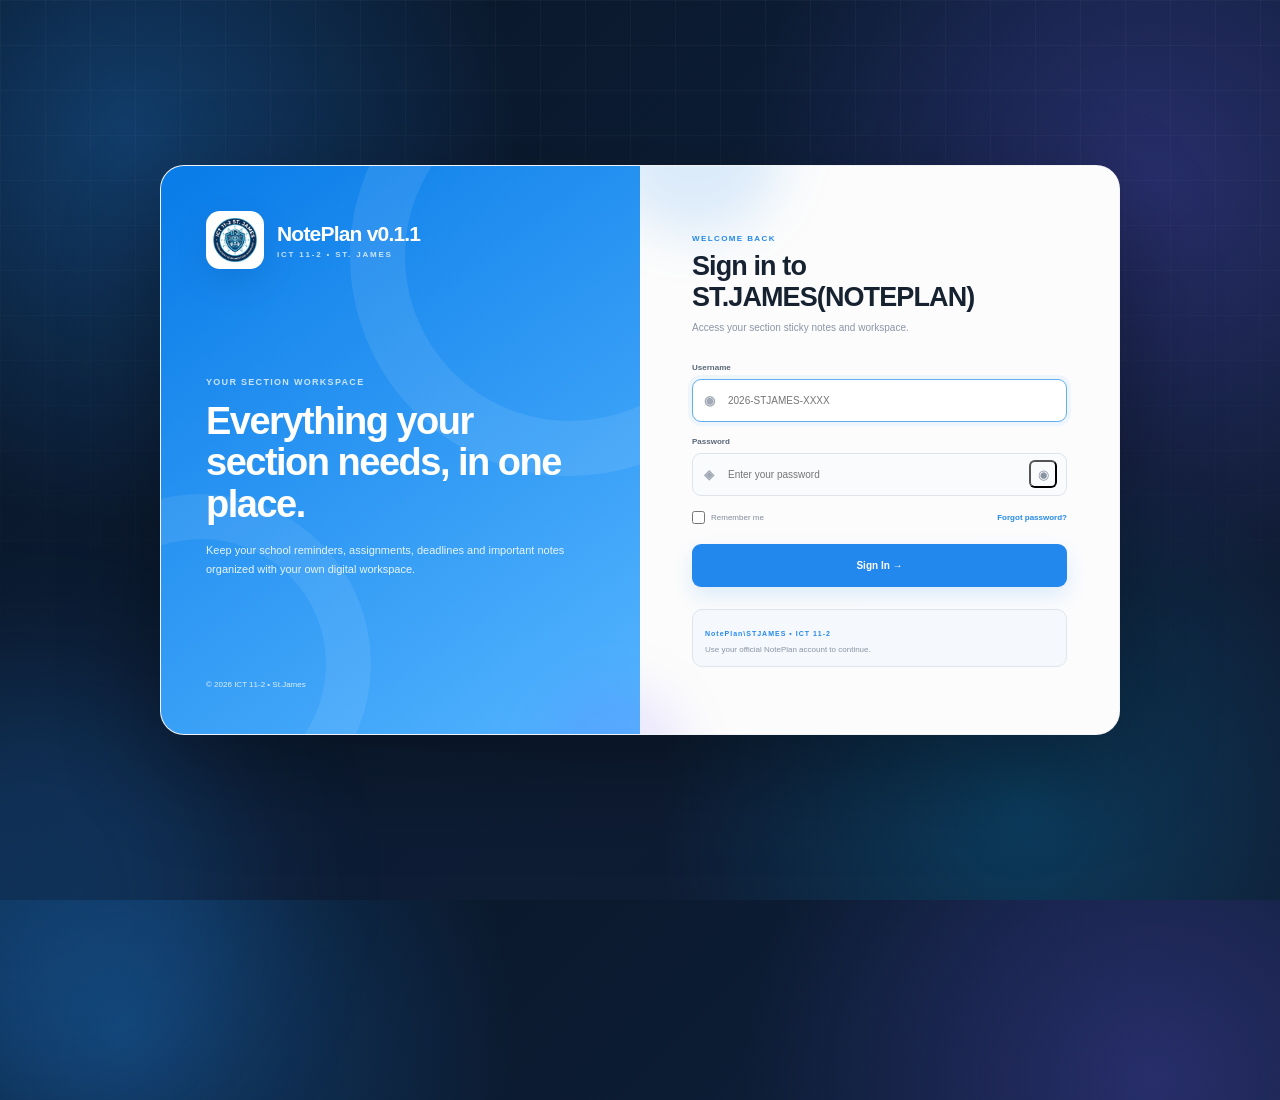
==== index.html @ 4719169f "Add files via upload" ====
<!DOCTYPE html>
<html lang="en">
<head>
    <meta charset="UTF-8">
    <meta name="viewport" content="width=device-width, initial-scale=1.0">

    <title>ICT11-2</title>

    <link rel="stylesheet" href="static/style.css">
</head>

<body>

<div class="app">

    <!-- SIDEBAR -->
    <aside class="sidebar">

        <div class="brand">
            <img
    src="/images/11ict.png"
    class="brand-image"
    alt="ICT 11-2">

            <div>
                <h1>ICT11-2<span> NotePlan</span></h1>
                <p>STICKY NOTES</p>
            </div>
        </div>

        <div class="sidebar-label">
            Workspace
        </div>

        <nav class="navigation">

            <button class="nav-link active" data-status="all">
                <span>▦</span>
                Dashboard
                <b id="dashboardCount">0</b>
            </button>

            <button class="nav-link" data-status="important">
                <span>★</span>
                Important
                <b id="importantCount">0</b>
            </button>

            <button class="nav-link" data-status="completed">
                <span>✓</span>
                Completed
            </button>

            <button class="nav-link" data-status="active">
                <span>▤</span>
                Active Notes
            </button>

        </nav>

        <div class="sidebar-label">
            Subjects
        </div>

        <div class="subjects">

            <button
                class="subject-link selected"
                data-subject="all">
                <i class="dot all-dot"></i>
                All Subjects
            </button>

            <button
                class="subject-link"
                data-subject="ICT 11-2">
                <i class="dot blue"></i>
                ICT 11-2
            </button>

            <button
                class="subject-link"
                data-subject="Mathematics">
                <i class="dot purple"></i>
                Mathematics
            </button>

            <button
                class="subject-link"
                data-subject="General Science">
                <i class="dot green"></i>
                General Science
            </button>

            <button
                class="subject-link"
                data-subject="Communication">
                <i class="dot orange"></i>
                Communication
            </button>

            <button
                class="subject-link"
                data-subject="Life & Career Skills">
                <i class="dot pink"></i>
                Life & Career Skills
            </button>

        </div>

        <div class="sidebar-spacer"></div>

<div class="sidebar-profile">
    <div class="avatar" id="sidebarAvatar">
        --
    </div>
    <div>
        <strong id="sidebarProfileName">Loading...</strong>
        <small id="sidebarProfileInfo">ICT 11-2 • ST. JAMES</small>
    </div>
    <i class="online"></i>
</div>

    </aside>

    <!-- MAIN -->
    <main class="main">

        <header class="topbar">

            <div class="mobile-brand">
                <div class="brand-logo">S</div>
                <strong>NotePlan v1</strong>
            </div>

            <div class="search">

                <span>⌕</span>

                <input
                    id="searchInput"
                    type="search"
                    placeholder="Search notes, subjects, tags..."
                >

                <kbd>CTRL K</kbd>

            </div>

            <div class="top-actions">

                <button class="icon-btn">
                    ♢
                </button>

<button
    id="logoutBtn"
    class="profile-btn"
    title="Logout">

<span class="avatar small" id="topAvatar">
    --
</span>

<span id="profileName">
    Loading...
</span>

<button
    type="button"
    id="logoutBtn"
    class="logout-btn"
    title="Logout">
    ↪
</button>

            </div>

        </header>

        <div class="content">

            <!-- WELCOME -->
            <section class="welcome">

                <div>

<span class="eyebrow" id="welcomeSection">
    ICT 11-2 • ST. JAMES
</span>

<h2 id="welcomeMessage">
    Good Morning, Student 👋
</h2>

                    <p>
                        Your section notes, reminders and deadlines - all in one place.
                    </p>

                </div>

                <button
                    id="newNoteBtn"
                    class="primary-btn">
                    ＋ New Note
                </button>

            </section>

            <!-- STATISTICS -->
            <section class="stats">

                <div class="stat">

                    <span class="stat-icon blue-bg">
                        ▤
                    </span>

                    <div>
                        <b id="totalStat">0</b>
                        <small>Total Notes</small>
                    </div>

                </div>

                <div class="stat">

                    <span class="stat-icon yellow-bg">
                        ★
                    </span>

                    <div>
                        <b id="importantStat">0</b>
                        <small>Important</small>
                    </div>

                </div>

                <div class="stat">

                    <span class="stat-icon green-bg">
                        ✓
                    </span>

                    <div>
                        <b id="completedStat">0</b>
                        <small>Completed</small>
                    </div>

                </div>

                <div class="stat">

                    <span class="stat-icon purple-bg">
                        ☷
                    </span>

                    <div>
                        <b id="subjectsStat">0</b>
                        <small>Subjects</small>
                    </div>

                </div>

            </section>

            <!-- NOTES HEADER -->
            <section class="notes-toolbar">

                <div>
                    <h3>
                        Section Notes
                    </h3>

                    <span id="resultCount">
                        0 notes
                    </span>
                </div>

                <div class="filters">

                    <button
                        class="filter active"
                        data-status="all">
                        All
                    </button>

                    <button
                        class="filter"
                        data-status="important">
                        Important
                    </button>

                    <button
                        class="filter"
                        data-status="active">
                        Active
                    </button>

                    <button
                        class="filter"
                        data-status="completed">
                        Completed
                    </button>

                </div>

            </section>

            <!-- NOTES -->
            <section
                id="notesGrid"
                class="notes-grid">
            </section>

            <div
                id="emptyState"
                class="empty hidden">

                <div>
                    📝
                </div>

                <h3>
                    No notes found
                </h3>

                <p>
                    Create a new sticky note or change your search/filter.
                </p>

            </div>

        </div>

    </main>

    <!-- RIGHT SIDEBAR -->
    <aside class="right-sidebar">

        <div class="right-heading">

            <h3>
                Upcoming
            </h3>

            <span>
                Live
            </span>

        </div>

        <div class="calendar">

            <div class="calendar-head">

                <button>
                    ‹
                </button>

                <b>
                    August 2026
                </b>

                <button>
                    ›
                </button>

            </div>

            <div class="week">
                <span>MON</span>
                <span>TUE</span>
                <span>WED</span>
                <span>THU</span>
                <span>FRI</span>
                <span>SAT</span>
                <span>SUN</span>
            </div>

            <div class="days">

                <i></i>
                <i></i>
                <i></i>
                <i></i>
                <i></i>
                <i>1</i>
                <i>2</i>

                <i>3</i>
                <i>4</i>
                <i>5</i>
                <i>6</i>
                <i>7</i>
                <i>8</i>
                <i class="today">9</i>

                <i>10</i>
                <i>11</i>
                <i class="event">12</i>
                <i>13</i>
                <i>14</i>
                <i>15</i>
                <i>16</i>

                <i>17</i>
                <i>18</i>
                <i>19</i>
                <i>20</i>
                <i>21</i>
                <i>22</i>
                <i>23</i>

                <i>24</i>
                <i>25</i>
                <i>26</i>
                <i>27</i>
                <i>28</i>
                <i>29</i>
                <i>30</i>

                <i>31</i>

            </div>

        </div>

        <div class="right-section">

            <div class="section-heading">

                <h3>
                    Deadlines
                </h3>

                <b id="deadlineCount">
                    0
                </b>

            </div>

            <div id="deadlines">
            </div>

        </div>

        <div class="quick-tip">

            <span>
                ✦
            </span>

            <div>

                <b>
                    Real-time workspace
                </b>

                <p>
                    Notes are saved to your Python + SQLite backend automatically.
                </p>

            </div>

        </div>

    </aside>

</div>


<!-- NOTE MODAL -->
<div
    id="noteModal"
    class="modal hidden">

    <div class="modal-card">

        <div class="modal-head">

            <div>

                <span id="modalEyebrow">
                    NEW NOTE
                </span>

                <h2 id="modalTitle">
                    Create sticky note
                </h2>

            </div>

            <button
                id="closeModal"
                class="close">
                ×
            </button>

        </div>

        <form id="noteForm">

            <input
                id="noteId"
                type="hidden">

            <label>

                Title

                <input
                    id="title"
                    required
                    maxlength="100"
                    placeholder="e.g. Math Assignment">

            </label>

            <label>

                Content

                <textarea
                    id="content"
                    rows="5"
                    maxlength="1000"
                    placeholder="Write your reminder..."></textarea>

            </label>

            <div class="form-grid">

                <label>

                    Subject

                    <select id="subject">

                        <option>
                            ICT 11-2
                        </option>

                        <option>
                            Mathematics
                        </option>

                        <option>
                            General Science
                        </option>

                        <option>
                            Communication
                        </option>

                        <option>
                            Life & Career Skills
                        </option>

                    </select>

                </label>

                <label>

                    Due date

                    <input
                        id="dueDate"
                        type="datetime-local">

                </label>

            </div>

            <label>

                Color

                <select id="color">

                    <option value="blue">
                        Blue
                    </option>

                    <option value="yellow">
                        Yellow
                    </option>

                    <option value="purple">
                        Purple
                    </option>

                    <option value="green">
                        Green
                    </option>

                    <option value="pink">
                        Pink
                    </option>

                    <option value="orange">
                        Orange
                    </option>

                    <option value="red">
                        Red
                    </option>

                    <option value="cyan">
                        Cyan
                    </option>

                </select>

            </label>

            <div class="form-options">

                <label class="check-option">

                    <input
                        id="important"
                        type="checkbox">

                    Mark important

                </label>

                <label class="check-option">

                    <input
                        id="pinned"
                        type="checkbox">

                    Pin note

                </label>

            </div>

            <div class="modal-actions">

                <button
                    type="button"
                    id="deleteBtn"
                    class="danger hidden">
                    Delete
                </button>

                <div>

                    <button
                        type="button"
                        id="cancelBtn"
                        class="secondary">
                        Cancel
                    </button>

                    <button
                        type="submit"
                        class="primary-btn">
                        Save Note
                    </button>

                </div>

            </div>

        </form>

    </div>

</div>

<div id="toast" class="toast"></div>

<script src="/static/script.js"></script>

</body>
</html>
---- static/style.css ----
:root {
    --bg: #f5f7fb;
    --surface: #ffffff;
    --line: #e4e8ef;
    --text: #182231;
    --muted: #7f8a9a;
    --blue: #2388ed;
    --shadow: 0 7px 24px rgba(26, 40, 65, .055);
}

* {
    box-sizing: border-box;
    margin: 0;
    padding: 0;
}

body {
    min-height: 100vh;
    font-family: Inter, Arial, sans-serif;
    color: var(--text);
    background: var(--bg);
}

button,
input,
textarea,
select {
    font: inherit;
}

button {
    border: 0;
    cursor: pointer;
}

button,
a {
    -webkit-tap-highlight-color: transparent;
}

.hidden {
    display: none !important;
}

.app {
    min-height: 100vh;
    display: grid;
    grid-template-columns: 235px minmax(620px, 1fr) 285px;
}

.sidebar {
    position: sticky;
    top: 0;
    height: 100vh;
    padding: 25px 16px;
    display: flex;
    flex-direction: column;
    background: #fbfcfe;
    border-right: 1px solid var(--line);
}

.brand {
    display: flex;
    align-items: center;
    gap: 10px;
    padding: 0 9px 30px;
}

.brand-image {
    width: 39px;
    height: 39px;
    padding: 4px;
    object-fit: contain;
    border-radius: 11px;
    background: white;
    border: 1px solid var(--line);
    box-shadow: 0 7px 16px #2388ed18;
}

.profile-btn {
    cursor: pointer;
}

.brand-logo {
    width: 39px;
    height: 39px;
    display: grid;
    place-items: center;
    border-radius: 11px;
    color: white;
    background: linear-gradient(135deg, #167ee8, #65b9ff);
    font-weight: 800;
    box-shadow: 0 7px 16px #2388ed25;
}

.brand h1 {
    font-size: 18px;
    letter-spacing: -.7px;
}

.brand h1 span {
    color: var(--blue);
}

.brand p {
    margin-top: 3px;
    color: #a1aab7;
    font-size: 7px;
    font-weight: 800;
    letter-spacing: 1.5px;
}

.sidebar-label {
    margin: 3px 10px 9px;
    color: #a0a9b5;
    font-size: 9px;
    font-weight: 800;
    letter-spacing: 1px;
    text-transform: uppercase;
}

.navigation,
.subjects {
    display: flex;
    flex-direction: column;
    gap: 3px;
    margin-bottom: 26px;
}

.nav-link,
.subject-link {
    width: 100%;
    min-height: 40px;
    padding: 0 11px;
    display: flex;
    align-items: center;
    gap: 11px;
    border-radius: 8px;
    color: #697587;
    background: transparent;
    text-align: left;
    font-size: 10px;
    font-weight: 600;
    transition: .2s;
}

.nav-link:hover,
.subject-link:hover,
.subject-link.selected {
    background: #f0f4f8;
    color: var(--text);
}

.nav-link.active {
    color: var(--blue);
    background: #eaf4ff;
    box-shadow: inset 3px 0 var(--blue);
}

.nav-link b {
    margin-left: auto;
    padding: 3px 6px;
    border-radius: 15px;
    color: #8791a0;
    background: #eef1f5;
    font-size: 8px;
}

.nav-link.active b {
    color: var(--blue);
    background: #d9ecff;
}

.subject-link {
    min-height: 36px;
    font-weight: 500;
}

.dot {
    width: 7px;
    height: 7px;
    flex: 0 0 7px;
    border-radius: 50%;
    background: #b8c0ca;
}

.dot.blue,
.blue {
    background: #4a9ef0;
}

.dot.purple,
.purple {
    background: #8372e2;
}

.dot.green,
.green {
    background: #43b87c;
}

.dot.orange,
.orange {
    background: #ed9950;
}

.dot.pink,
.pink {
    background: #e47ba5;
}

.dot.red,
.red {
    background: #e86c6c;
}

.dot.cyan,
.cyan {
    background: #49b8c4;
}

.sidebar-spacer {
    flex: 1;
}

.sidebar-profile {
    padding: 10px;
    display: flex;
    align-items: center;
    gap: 9px;
    border: 1px solid var(--line);
    border-radius: 10px;
    background: white;
}

.sidebar-profile strong,
.sidebar-profile small {
    display: block;
}

.sidebar-profile strong {
    font-size: 9px;
}

.sidebar-profile small {
    margin-top: 3px;
    color: #9ba4b1;
    font-size: 7px;
}

.avatar {
    width: 32px;
    height: 32px;
    flex: 0 0 32px;
    display: grid;
    place-items: center;
    border-radius: 50%;
    color: white;
    background: linear-gradient(135deg, #7287a5, #34465d);
    font-size: 9px;
    font-weight: 700;
}

.avatar.small {
    width: 29px;
    height: 29px;
    flex-basis: 29px;
}

.online {
    width: 7px;
    height: 7px;
    margin-left: auto;
    border-radius: 50%;
    background: #3bc47b;
}

.main {
    min-width: 0;
}

.topbar {
    height: 68px;
    padding: 0 27px;
    display: flex;
    align-items: center;
    gap: 20px;
    background: #ffffffec;
    border-bottom: 1px solid var(--line);
}

.mobile-brand {
    display: none;
    align-items: center;
    gap: 7px;
}

.mobile-brand .brand-logo {
    width: 31px;
    height: 31px;
}

.mobile-brand strong {
    font-size: 13px;
}

.search {
    max-width: 550px;
    height: 37px;
    flex: 1;
    margin: auto;
    padding: 0 10px;
    display: flex;
    align-items: center;
    gap: 8px;
    border: 1px solid var(--line);
    border-radius: 9px;
    background: #f8fafc;
}

.search > span {
    color: #8e98a7;
    font-size: 19px;
}

.search input {
    width: 100%;
    outline: none;
    border: 0;
    background: transparent;
    color: var(--text);
    font-size: 10px;
}

.search kbd {
    padding: 4px 6px;
    border: 1px solid var(--line);
    border-radius: 5px;
    color: #9aa4b1;
    background: white;
    font-size: 7px;
    white-space: nowrap;
}

.top-actions {
    display: flex;
    align-items: center;
    gap: 8px;
}

.icon-btn,
.profile-btn {
    color: #657182;
    background: transparent;
}

.icon-btn {
    width: 32px;
    height: 32px;
    border-radius: 8px;
    font-size: 18px;
}

.icon-btn:hover,
.profile-btn:hover {
    background: #f1f4f7;
}

.profile-btn {
    padding: 3px 7px 3px 3px;
    display: flex;
    align-items: center;
    gap: 7px;
    border-radius: 8px;
    font-size: 9px;
}

.content {
    max-width: 1150px;
    margin: auto;
    padding: 29px;
}

.welcome {
    margin-bottom: 25px;
    display: flex;
    align-items: flex-end;
    justify-content: space-between;
    gap: 20px;
}

.eyebrow {
    color: var(--blue);
    font-size: 8px;
    font-weight: 800;
    letter-spacing: 1px;
}

.welcome h2 {
    margin-top: 7px;
    font-size: 25px;
    letter-spacing: -.8px;
}

.welcome p {
    margin-top: 6px;
    color: #8994a3;
    font-size: 10px;
}

.primary-btn {
    height: 37px;
    padding: 0 15px;
    border-radius: 8px;
    color: white;
    background: var(--blue);
    box-shadow: 0 7px 16px #2388ed27;
    font-size: 10px;
    font-weight: 700;
    transition: .2s;
}

.primary-btn:hover {
    background: #1479dc;
    transform: translateY(-1px);
}

.stats {
    margin-bottom: 30px;
    display: grid;
    grid-template-columns: repeat(4, 1fr);
    gap: 11px;
}

.stat {
    min-height: 80px;
    padding: 13px;
    display: flex;
    align-items: center;
    gap: 9px;
    border: 1px solid var(--line);
    border-radius: 11px;
    background: white;
    box-shadow: var(--shadow);
}

.stat-icon {
    width: 34px;
    height: 34px;
    flex: 0 0 34px;
    display: grid;
    place-items: center;
    border-radius: 9px;
    font-size: 14px;
}

.blue-bg {
    color: #358bdd;
    background: #e9f4ff;
}

.yellow-bg {
    color: #cf941d;
    background: #fff4d8;
}

.green-bg {
    color: #2ca46a;
    background: #e6f8ee;
}

.purple-bg {
    color: #7564d6;
    background: #eeecff;
}

.stat b,
.stat small {
    display: block;
}

.stat b {
    font-size: 18px;
}

.stat small {
    margin-top: 2px;
    color: #8c96a4;
    font-size: 8px;
}

.notes-toolbar {
    margin-bottom: 13px;
    display: flex;
    align-items: center;
    justify-content: space-between;
    gap: 15px;
}

.notes-toolbar > div:first-child {
    display: flex;
    align-items: center;
    gap: 8px;
}

.notes-toolbar h3 {
    font-size: 14px;
}

.notes-toolbar > div:first-child span {
    padding: 4px 7px;
    border-radius: 15px;
    color: #87919f;
    background: #e9edf2;
    font-size: 7px;
}

.filters {
    padding: 3px;
    display: flex;
    gap: 2px;
    border: 1px solid var(--line);
    border-radius: 8px;
    background: white;
}

.filter {
    padding: 6px 9px;
    border-radius: 5px;
    color: #84909e;
    background: transparent;
    font-size: 8px;
    font-weight: 600;
}

.filter.active {
    color: var(--blue);
    background: #eaf4ff;
}

.notes-grid {
    display: grid;
    grid-template-columns: repeat(3, 1fr);
    gap: 12px;
}

.note-card {
    min-height: 225px;
    padding: 16px;
    position: relative;
    overflow: hidden;
    display: flex;
    flex-direction: column;
    border: 1px solid var(--line);
    border-radius: 12px;
    background: white;
    box-shadow: var(--shadow);
    transition: .2s;
}

.note-card:hover {
    transform: translateY(-3px);
    box-shadow: 0 14px 30px #1a284115;
}

.note-card::before {
    content: "";
    position: absolute;
    top: 0;
    left: 0;
    width: 100%;
    height: 3px;
    background: #4a9ef0;
}

.yellow-note::before {
    background: #e6b342;
}

.purple-note::before {
    background: #8372e2;
}

.green-note::before {
    background: #43b87c;
}

.pink-note::before {
    background: #e47ba5;
}

.orange-note::before {
    background: #ed9950;
}

.red-note::before {
    background: #e86c6c;
}

.cyan-note::before {
    background: #49b8c4;
}

.note-top {
    display: flex;
    align-items: center;
    justify-content: space-between;
}

.tag {
    padding: 5px 7px;
    border-radius: 5px;
    font-size: 6px;
    font-weight: 800;
    letter-spacing: .5px;
}

.blue-tag {
    color: #3185d3;
    background: #e9f4ff;
}

.yellow-tag {
    color: #bd881a;
    background: #fff4d8;
}

.purple-tag {
    color: #7464d0;
    background: #efedff;
}

.green-tag {
    color: #309b66;
    background: #e7f8ee;
}

.pink-tag {
    color: #c9658e;
    background: #fff0f5;
}

.orange-tag {
    color: #c87931;
    background: #fff1e3;
}

.red-tag {
    color: #ca5e5e;
    background: #fff0f0;
}

.cyan-tag {
    color: #3b9eaa;
    background: #e8f9fb;
}

.note-actions {
    display: flex;
    align-items: center;
    gap: 5px;
}

.pin,
.star {
    font-size: 10px;
}

.star {
    color: #e4af38;
}

.menu-btn {
    width: 25px;
    height: 25px;
    border-radius: 6px;
    color: #9aa4b1;
    background: transparent;
    font-size: 9px;
}

.menu-btn:hover {
    background: #f2f4f7;
}

.note-card h4 {
    margin-top: 13px;
    font-size: 12px;
}

.note-card > p {
    margin-top: 7px;
    color: #7e8998;
    font-size: 9px;
    line-height: 1.65;
}

.note-meta {
    margin-top: 12px;
    display: flex;
    flex-direction: column;
    gap: 5px;
    color: #a0a8b3;
    font-size: 7px;
}

.note-footer {
    margin-top: auto;
    padding-top: 13px;
    display: flex;
    align-items: center;
    justify-content: space-between;
    border-top: 1px solid #f0f2f5;
}

.complete-toggle {
    display: flex;
    align-items: center;
    gap: 6px;
    color: #8d97a5;
    font-size: 7px;
    cursor: pointer;
}

.complete-toggle input {
    accent-color: #3db97a;
}

.edit-link {
    color: var(--blue);
    background: transparent;
    font-size: 7px;
    font-weight: 700;
}

.completed-note {
    opacity: .68;
}

.completed-note h4 {
    text-decoration: line-through;
}

.empty {
    padding: 70px 20px;
    text-align: center;
}

.empty div {
    font-size: 35px;
}

.empty h3 {
    margin-top: 10px;
    font-size: 15px;
}

.empty p {
    margin-top: 5px;
    color: var(--muted);
    font-size: 9px;
}

.right-sidebar {
    padding: 26px 17px;
    border-left: 1px solid var(--line);
    background: #fbfcfe;
}

.right-heading,
.section-heading {
    display: flex;
    align-items: center;
    justify-content: space-between;
}

.right-heading {
    margin-bottom: 14px;
}

.right-heading h3,
.section-heading h3 {
    font-size: 12px;
}

.right-heading span {
    padding: 4px 6px;
    border-radius: 10px;
    color: #319e68;
    background: #e7f8ee;
    font-size: 7px;
}

.calendar {
    padding: 13px;
    border: 1px solid var(--line);
    border-radius: 11px;
    background: white;
}

.calendar-head {
    margin-bottom: 16px;
    display: flex;
    justify-content: space-between;
    align-items: center;
}

.calendar-head b {
    font-size: 9px;
}

.calendar-head button {
    width: 23px;
    height: 23px;
    border-radius: 6px;
    color: #7f8996;
    background: #f4f6f8;
}

.week,
.days {
    display: grid;
    grid-template-columns: repeat(7, 1fr);
    text-align: center;
}

.week {
    margin-bottom: 7px;
}

.week span {
    color: #a2aab5;
    font-size: 6px;
    font-weight: 800;
}

.days {
    row-gap: 4px;
}

.days i {
    width: 24px;
    height: 24px;
    margin: auto;
    display: grid;
    place-items: center;
    border-radius: 6px;
    color: #6d7887;
    font-size: 7px;
    font-style: normal;
}

.days .today {
    color: white;
    background: var(--blue);
    font-weight: 800;
}

.days .event {
    color: var(--blue);
    background: #edf6ff;
    font-weight: 700;
}

.right-section {
    margin-top: 25px;
}

.section-heading {
    margin-bottom: 10px;
}

.section-heading b {
    min-width: 17px;
    height: 17px;
    display: grid;
    place-items: center;
    border-radius: 50%;
    color: #778292;
    background: #edf0f4;
    font-size: 7px;
}

.deadline {
    padding: 9px 0;
    display: flex;
    gap: 8px;
    border-bottom: 1px solid #edf0f3;
}

.deadline:last-child {
    border-bottom: 0;
}

.deadline > i {
    width: 6px;
    height: 6px;
    margin-top: 4px;
    flex: 0 0 6px;
    border-radius: 50%;
}

.deadline div {
    display: flex;
    flex-direction: column;
    gap: 3px;
}

.deadline b {
    color: #4e5b6b;
    font-size: 8px;
}

.deadline small {
    color: #9ca5b0;
    font-size: 7px;
}

.no-deadlines {
    color: #9ca5b0;
    font-size: 8px;
}

.quick-tip {
    margin-top: 25px;
    padding: 12px;
    display: flex;
    gap: 9px;
    border: 1px solid #dcecff;
    border-radius: 10px;
    background: #f0f8ff;
}

.quick-tip > span {
    width: 24px;
    height: 24px;
    display: grid;
    place-items: center;
    flex: 0 0 24px;
    border-radius: 7px;
    color: var(--blue);
    background: #dceeff;
    font-size: 11px;
}

.quick-tip b {
    color: #3d78ad;
    font-size: 8px;
}

.quick-tip p {
    margin-top: 3px;
    color: #7794ad;
    font-size: 7px;
    line-height: 1.5;
}

.modal {
    position: fixed;
    inset: 0;
    z-index: 50;
    display: grid;
    place-items: center;
    padding: 20px;
    background: #18223175;
    backdrop-filter: blur(5px);
}

.modal-card {
    width: min(520px, 100%);
    max-height: 90vh;
    overflow: auto;
    padding: 22px;
    border: 1px solid #ffffff40;
    border-radius: 16px;
    background: #ffffff;
    box-shadow: 0 25px 80px #00000030;
}

.modal-head {
    margin-bottom: 20px;
    display: flex;
    justify-content: space-between;
}

.modal-head span {
    color: var(--blue);
    font-size: 7px;
    font-weight: 800;
    letter-spacing: 1px;
}

.modal-head h2 {
    margin-top: 5px;
    font-size: 19px;
}

.close {
    width: 30px;
    height: 30px;
    border-radius: 8px;
    color: #7f8997;
    background: #f2f4f7;
    font-size: 20px;
}

#noteForm > label {
    display: block;
    margin-bottom: 13px;
    color: #586576;
    font-size: 8px;
    font-weight: 700;
}

#noteForm input:not([type="checkbox"]),
#noteForm textarea,
#noteForm select {
    width: 100%;
    margin-top: 6px;
    padding: 10px;
    outline: none;
    border: 1px solid #dfe4eb;
    border-radius: 8px;
    color: var(--text);
    background: #fafbfd;
    font-size: 9px;
}

#noteForm textarea {
    resize: vertical;
    line-height: 1.6;
}

#noteForm input:focus,
#noteForm textarea:focus,
#noteForm select:focus {
    border-color: #74b6f5;
    box-shadow: 0 0 0 3px #2388ed12;
}

.form-grid {
    display: grid;
    grid-template-columns: 1fr 1fr;
    gap: 10px;
}

.form-options {
    margin: 3px 0 20px;
    display: flex;
    gap: 20px;
}

.check-option {
    color: #697587;
    font-size: 8px;
    cursor: pointer;
}

.check-option input {
    accent-color: var(--blue);
}

.modal-actions {
    display: flex;
    justify-content: space-between;
    align-items: center;
}

.modal-actions > div {
    display: flex;
    gap: 7px;
}

.secondary,
.danger {
    height: 36px;
    padding: 0 13px;
    border-radius: 8px;
    font-size: 9px;
    font-weight: 700;
}

.secondary {
    color: #697587;
    background: #f0f3f6;
}

.danger {
    color: #d95e5e;
    background: #fff0f0;
}

.toast {
    position: fixed;
    right: 25px;
    bottom: 25px;
    z-index: 100;
    padding: 11px 15px;
    border-radius: 9px;
    color: white;
    background: #202b3a;
    box-shadow: 0 12px 30px #0003;
    font-size: 9px;
    opacity: 0;
    pointer-events: none;
    transform: translateY(10px);
    transition: .2s;
}

.toast.show {
    opacity: 1;
    transform: translateY(0);
}

.toast.error {
    background: #d85d5d;
}

@media (max-width: 1250px) {
    .app {
        grid-template-columns: 220px minmax(600px, 1fr);
    }

    .right-sidebar {
        display: none;
    }

    .notes-grid {
        grid-template-columns: repeat(2, 1fr);
    }
}

@media (max-width: 850px) {
    .app {
        display: block;
    }

    .sidebar {
        display: none;
    }

    .mobile-brand {
        display: flex;
    }

    .topbar {
        padding: 0 15px;
    }

    .content {
        padding: 22px 15px;
    }

    .stats {
        grid-template-columns: repeat(2, 1fr);
    }

    .profile-btn > span:not(.avatar) {
        display: none;
    }
}

@media (max-width: 620px) {
    .welcome {
        align-items: flex-start;
        flex-direction: column;
    }

    .primary-btn {
        width: 100%;
    }

    .notes-toolbar {
        align-items: flex-start;
        flex-direction: column;
    }

    .filters {
        width: 100%;
        overflow-x: auto;
    }

    .filter {
        white-space: nowrap;
    }

    .notes-grid {
        grid-template-columns: 1fr;
    }

    .form-grid {
        grid-template-columns: 1fr;
    }
}

@media (max-width: 420px) {
    .stats {
        grid-template-columns: 1fr;
    }

    .search kbd {
        display: none;
    }

    .search input {
        font-size: 9px;
    }
}

/* ================================
   MOBILE RESPONSIVE
================================ */

.mobile-brand {
    display: none;
}

@media (max-width: 1200px) {
    .right-sidebar {
        display: none;
    }

    .main {
        width: 100%;
    }
}

@media (max-width: 850px) {
    .sidebar {
        width: 220px;
    }

    .content {
        padding: 24px;
    }

    .stats {
        grid-template-columns: repeat(2, 1fr);
    }

    .notes-grid {
        grid-template-columns: repeat(2, minmax(0, 1fr));
    }

    .topbar {
        padding: 14px 20px;
    }
}

@media (max-width: 650px) {
    body {
        overflow-x: hidden;
    }

    .sidebar {
        display: none;
    }

    .main {
        width: 100%;
        min-width: 0;
    }

    .topbar {
        height: auto;
        min-height: 64px;
        padding: 12px 15px;
        gap: 10px;
        flex-wrap: wrap;
    }

    .mobile-brand {
        display: flex;
        align-items: center;
        gap: 9px;
        flex: 1;
        min-width: 130px;
    }

    .mobile-brand strong {
        font-size: 13px;
    }

    .brand-logo {
        width: 34px;
        height: 34px;
        display: grid;
        place-items: center;
        border-radius: 10px;
        color: white;
        background: #2388ed;
        font-size: 13px;
        font-weight: 800;
    }

    .search {
        order: 3;
        width: 100%;
        flex: none;
    }

    .search input {
        width: 100%;
    }

    .search kbd {
        display: none;
    }

    .top-actions {
        gap: 7px;
    }

    .top-actions > .icon-btn {
        display: none;
    }

    .content {
        padding: 20px 15px 35px;
    }

    .welcome {
        flex-direction: column;
        align-items: flex-start;
        gap: 18px;
    }

    .welcome h2 {
        font-size: 25px;
        line-height: 1.2;
    }

    .welcome p {
        max-width: 100%;
        font-size: 11px;
        line-height: 1.6;
    }

    .primary-btn {
        width: 100%;
        justify-content: center;
    }

    .stats {
        grid-template-columns: repeat(2, minmax(0, 1fr));
        gap: 10px;
    }

    .stat {
        min-width: 0;
        padding: 13px;
    }

    .stat-icon {
        width: 34px;
        height: 34px;
        flex-shrink: 0;
    }

    .stat b {
        font-size: 17px;
    }

    .stat small {
        font-size: 8px;
    }

    .notes-toolbar {
        margin-top: 25px;
        flex-direction: column;
        align-items: flex-start;
        gap: 14px;
    }

    .filters {
        width: 100%;
        overflow-x: auto;
        padding-bottom: 3px;
        scrollbar-width: none;
    }

    .filters::-webkit-scrollbar {
        display: none;
    }

    .filter {
        flex-shrink: 0;
    }

    .notes-grid {
        grid-template-columns: 1fr;
        gap: 13px;
    }

    .note-card {
        min-width: 0;
    }

    .note-card h4 {
        font-size: 16px;
    }

    .note-card p {
        font-size: 11px;
        line-height: 1.7;
    }

    .note-meta {
        flex-wrap: wrap;
        gap: 7px;
    }

    .modal-card {
        width: calc(100% - 24px);
        max-height: calc(100vh - 24px);
        overflow-y: auto;
        border-radius: 18px;
    }

    .form-grid {
        grid-template-columns: 1fr;
    }

    .modal-actions {
        flex-direction: column;
        gap: 10px;
    }

    .modal-actions > div {
        display: grid;
        grid-template-columns: 1fr 1fr;
        gap: 8px;
        width: 100%;
    }

    .modal-actions button {
        min-height: 42px;
    }
}

@media (max-width: 420px) {
    .topbar {
        padding: 10px 12px;
    }

    .content {
        padding: 17px 12px 30px;
    }

    .mobile-brand strong {
        font-size: 11px;
    }

    #profileName {
        max-width: 85px;
        overflow: hidden;
        text-overflow: ellipsis;
        white-space: nowrap;
        font-size: 10px;
    }

    .avatar.small {
        width: 30px;
        height: 30px;
        font-size: 9px;
    }

    .welcome h2 {
        font-size: 22px;
    }

    .eyebrow {
        font-size: 7px;
    }

    .stats {
        gap: 8px;
    }

    .stat {
        padding: 11px;
    }

    .stat-icon {
        width: 30px;
        height: 30px;
    }

    .stat b {
        font-size: 15px;
    }

    .stat small {
        font-size: 7px;
    }

    .note-card {
        padding: 15px;
    }

    .tag {
        max-width: 150px;
        overflow: hidden;
        text-overflow: ellipsis;
        white-space: nowrap;
    }
}

.logout-btn {
    width: 32px;
    height: 32px;
    display: grid;
    place-items: center;
    border: 0;
    border-radius: 8px;
    color: #7f8b99;
    background: transparent;
    cursor: pointer;
    font-size: 17px;
    transition: .2s ease;
}

.logout-btn:hover {
    color: #2388ed;
    background: #2388ed10;
}
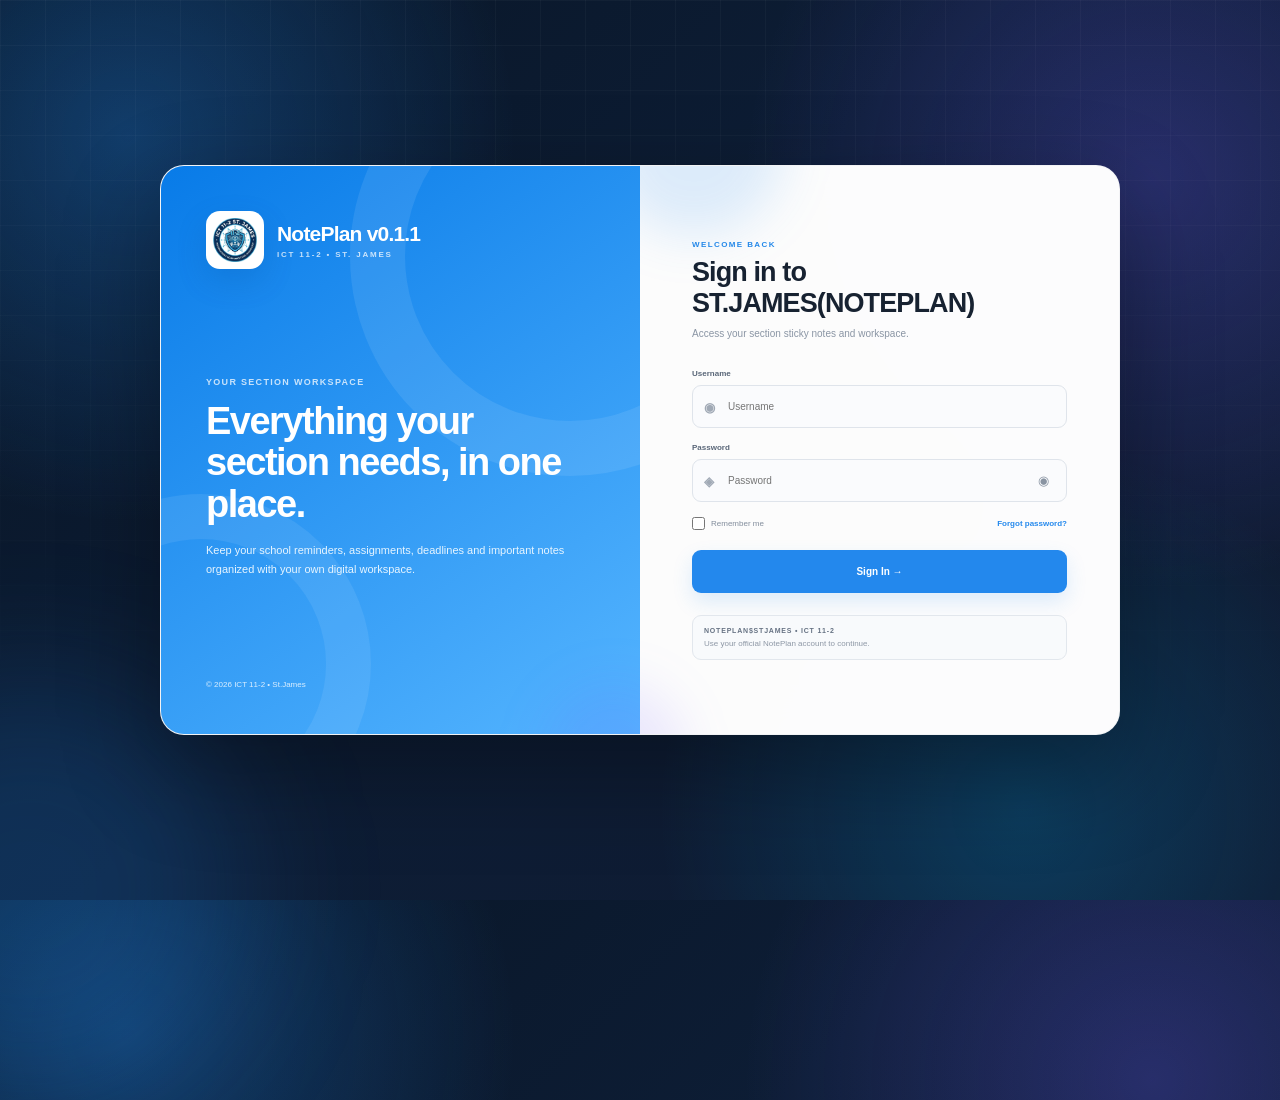
==== commit 95d23413: "Update index.html" ====
--- a/index.html
+++ b/index.html
@@ -158,21 +158,23 @@
     class="profile-btn"
     title="Logout">
 
-<span class="avatar small" id="topAvatar">
-    --
-</span>
-
-<span id="profileName">
-    Loading...
-</span>
-
-<button
-    type="button"
-    id="logoutBtn"
-    class="logout-btn"
-    title="Logout">
-    ↪
-</button>
+<div class="profile-btn">
+    <span class="avatar small" id="topAvatar">
+        --
+    </span>
+
+    <span id="profileName">
+        Loading...
+    </span>
+
+    <button
+        type="button"
+        id="logoutBtn"
+        class="logout-btn"
+        title="Logout">
+        ↪
+    </button>
+</div>
 
             </div>
 
@@ -678,4 +680,4 @@
 <script src="/static/script.js"></script>
 
 </body>
-</html>+</html>
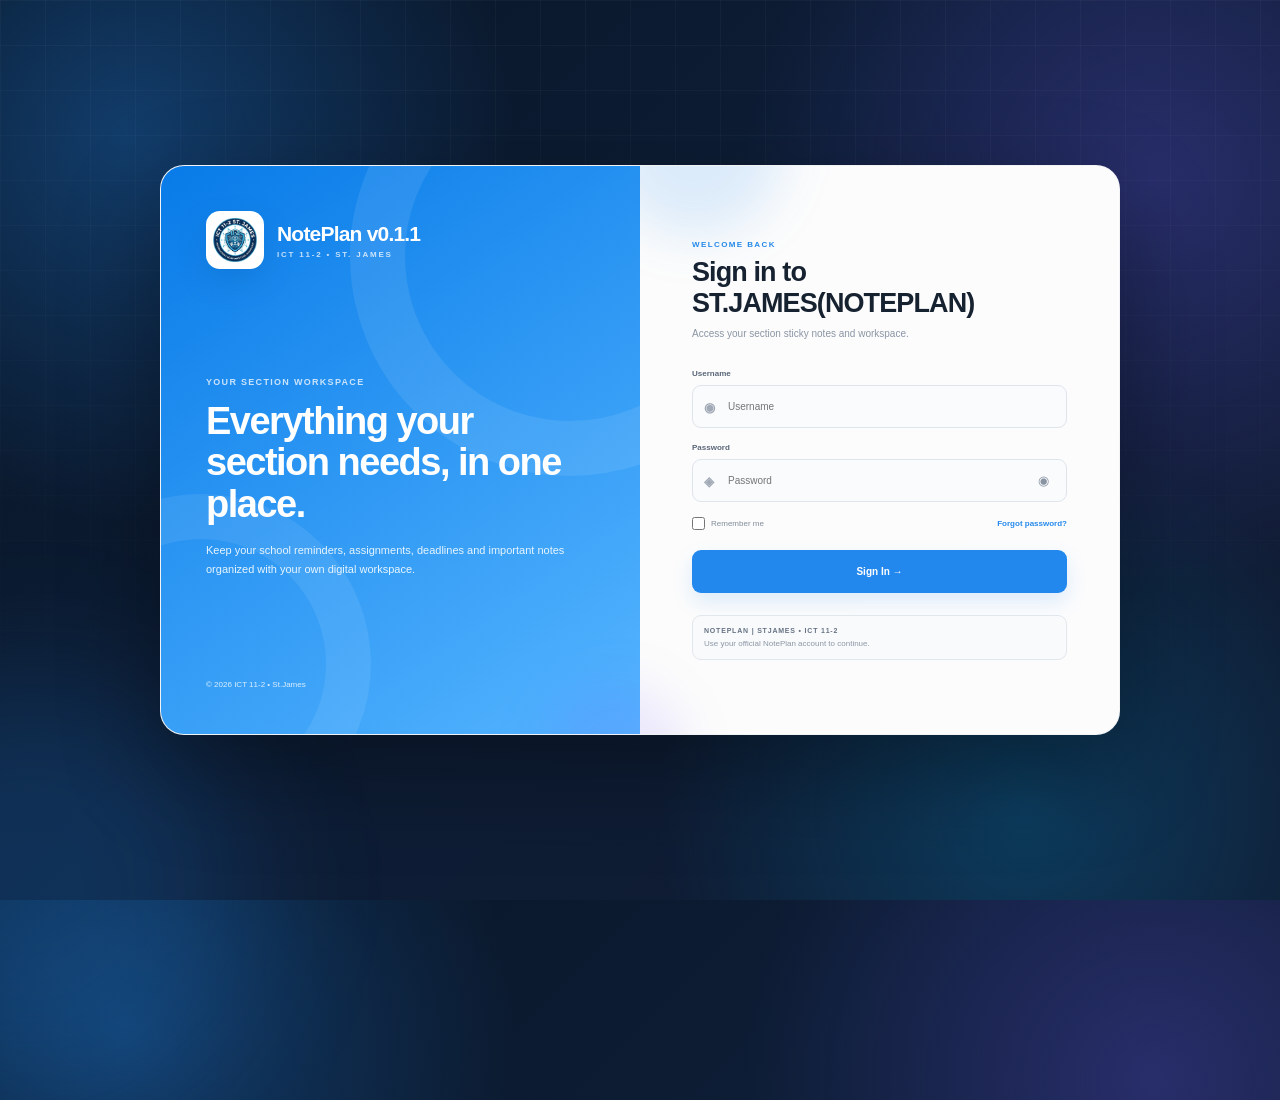
==== commit 5f0ee755: "Update index.html" ====
--- a/index.html
+++ b/index.html
@@ -18,9 +18,9 @@
 
         <div class="brand">
             <img
-    src="/images/11ict.png"
-    class="brand-image"
-    alt="ICT 11-2">
+                src="/images/11ict.png"
+                class="brand-image"
+                alt="ICT 11-2">
 
             <div>
                 <h1>ICT11-2<span> NotePlan</span></h1>
@@ -110,18 +110,28 @@
 
         <div class="sidebar-spacer"></div>
 
-<div class="sidebar-profile">
-    <div class="avatar" id="sidebarAvatar">
-        --
-    </div>
-    <div>
-        <strong id="sidebarProfileName">Loading...</strong>
-        <small id="sidebarProfileInfo">ICT 11-2 • ST. JAMES</small>
-    </div>
-    <i class="online"></i>
-</div>
+        <div class="sidebar-profile">
+
+            <div class="avatar" id="sidebarAvatar">
+                --
+            </div>
+
+            <div>
+                <strong id="sidebarProfileName">
+                    Loading...
+                </strong>
+
+                <small id="sidebarProfileInfo">
+                    ICT 11-2 • ST. JAMES
+                </small>
+            </div>
+
+            <i class="online"></i>
+
+        </div>
 
     </aside>
+
 
     <!-- MAIN -->
     <main class="main">
@@ -129,13 +139,23 @@
         <header class="topbar">
 
             <div class="mobile-brand">
-                <div class="brand-logo">S</div>
-                <strong>NotePlan v1</strong>
-            </div>
+
+                <div class="brand-logo">
+                    S
+                </div>
+
+                <strong>
+                    NotePlan v1
+                </strong>
+
+            </div>
+
 
             <div class="search">
 
-                <span>⌕</span>
+                <span>
+                    ⌕
+                </span>
 
                 <input
                     id="searchInput"
@@ -143,42 +163,54 @@
                     placeholder="Search notes, subjects, tags..."
                 >
 
-                <kbd>CTRL K</kbd>
-
-            </div>
+                <kbd>
+                    CTRL K
+                </kbd>
+
+            </div>
+
 
             <div class="top-actions">
 
-                <button class="icon-btn">
+                <button
+                    type="button"
+                    class="icon-btn">
                     ♢
                 </button>
 
-<button
-    id="logoutBtn"
-    class="profile-btn"
-    title="Logout">
-
-<div class="profile-btn">
-    <span class="avatar small" id="topAvatar">
-        --
-    </span>
-
-    <span id="profileName">
-        Loading...
-    </span>
-
-    <button
-        type="button"
-        id="logoutBtn"
-        class="logout-btn"
-        title="Logout">
-        ↪
-    </button>
-</div>
+
+                <!-- PROFILE -->
+                <button
+                    type="button"
+                    class="profile-btn"
+                    title="Profile">
+
+                    <span
+                        class="avatar small"
+                        id="topAvatar">
+                        --
+                    </span>
+
+                    <span id="profileName">
+                        Loading...
+                    </span>
+
+                </button>
+
+
+                <!-- LOGOUT -->
+                <button
+                    type="button"
+                    id="logoutBtn"
+                    class="logout-btn"
+                    title="Logout">
+                    ↪
+                </button>
 
             </div>
 
         </header>
+
 
         <div class="content">
 
@@ -187,19 +219,22 @@
 
                 <div>
 
-<span class="eyebrow" id="welcomeSection">
-    ICT 11-2 • ST. JAMES
-</span>
-
-<h2 id="welcomeMessage">
-    Good Morning, Student 👋
-</h2>
+                    <span
+                        class="eyebrow"
+                        id="welcomeSection">
+                        ICT 11-2 • ST. JAMES
+                    </span>
+
+                    <h2 id="welcomeMessage">
+                        Good Morning, Student 👋
+                    </h2>
 
                     <p>
                         Your section notes, reminders and deadlines - all in one place.
                     </p>
 
                 </div>
+
 
                 <button
                     id="newNoteBtn"
@@ -209,6 +244,7 @@
 
             </section>
 
+
             <!-- STATISTICS -->
             <section class="stats">
 
@@ -219,11 +255,19 @@
                     </span>
 
                     <div>
-                        <b id="totalStat">0</b>
-                        <small>Total Notes</small>
+
+                        <b id="totalStat">
+                            0
+                        </b>
+
+                        <small>
+                            Total Notes
+                        </small>
+
                     </div>
 
                 </div>
+
 
                 <div class="stat">
 
@@ -232,11 +276,19 @@
                     </span>
 
                     <div>
-                        <b id="importantStat">0</b>
-                        <small>Important</small>
+
+                        <b id="importantStat">
+                            0
+                        </b>
+
+                        <small>
+                            Important
+                        </small>
+
                     </div>
 
                 </div>
+
 
                 <div class="stat">
 
@@ -245,11 +297,19 @@
                     </span>
 
                     <div>
-                        <b id="completedStat">0</b>
-                        <small>Completed</small>
+
+                        <b id="completedStat">
+                            0
+                        </b>
+
+                        <small>
+                            Completed
+                        </small>
+
                     </div>
 
                 </div>
+
 
                 <div class="stat">
 
@@ -258,18 +318,27 @@
                     </span>
 
                     <div>
-                        <b id="subjectsStat">0</b>
-                        <small>Subjects</small>
+
+                        <b id="subjectsStat">
+                            0
+                        </b>
+
+                        <small>
+                            Subjects
+                        </small>
+
                     </div>
 
                 </div>
 
             </section>
+
 
             <!-- NOTES HEADER -->
             <section class="notes-toolbar">
 
                 <div>
+
                     <h3>
                         Section Notes
                     </h3>
@@ -277,7 +346,9 @@
                     <span id="resultCount">
                         0 notes
                     </span>
-                </div>
+
+                </div>
+
 
                 <div class="filters">
 
@@ -309,12 +380,14 @@
 
             </section>
 
+
             <!-- NOTES -->
             <section
                 id="notesGrid"
                 class="notes-grid">
             </section>
 
+
             <div
                 id="emptyState"
                 class="empty hidden">
@@ -337,6 +410,7 @@
 
     </main>
 
+
     <!-- RIGHT SIDEBAR -->
     <aside class="right-sidebar">
 
@@ -352,6 +426,7 @@
 
         </div>
 
+
         <div class="calendar">
 
             <div class="calendar-head">
@@ -370,7 +445,9 @@
 
             </div>
 
+
             <div class="week">
+
                 <span>MON</span>
                 <span>TUE</span>
                 <span>WED</span>
@@ -378,7 +455,9 @@
                 <span>FRI</span>
                 <span>SAT</span>
                 <span>SUN</span>
-            </div>
+
+            </div>
+
 
             <div class="days">
 
@@ -428,6 +507,7 @@
 
         </div>
 
+
         <div class="right-section">
 
             <div class="section-heading">
@@ -442,10 +522,12 @@
 
             </div>
 
+
             <div id="deadlines">
             </div>
 
         </div>
+
 
         <div class="quick-tip">
 
@@ -493,6 +575,7 @@
 
             </div>
 
+
             <button
                 id="closeModal"
                 class="close">
@@ -501,11 +584,13 @@
 
         </div>
 
+
         <form id="noteForm">
 
             <input
                 id="noteId"
                 type="hidden">
+
 
             <label>
 
@@ -519,6 +604,7 @@
 
             </label>
 
+
             <label>
 
                 Content
@@ -531,6 +617,7 @@
 
             </label>
 
+
             <div class="form-grid">
 
                 <label>
@@ -540,28 +627,32 @@
                     <select id="subject">
 
                         <option>
-                            ICT 11-2
+                            ICT#100
                         </option>
 
                         <option>
-                            Mathematics
+                            GENMATH#100
                         </option>
 
                         <option>
-                            General Science
+                            GENSCI#100
                         </option>
 
                         <option>
-                            Communication
+                            ENFIL#100
                         </option>
 
                         <option>
-                            Life & Career Skills
+                            LCS#100
                         </option>
+                        <option>
+                            SOC#100
+                        </option>
 
                     </select>
 
                 </label>
+
 
                 <label>
 
@@ -575,6 +666,7 @@
 
             </div>
 
+
             <label>
 
                 Color
@@ -617,6 +709,7 @@
 
             </label>
 
+
             <div class="form-options">
 
                 <label class="check-option">
@@ -629,6 +722,7 @@
 
                 </label>
 
+
                 <label class="check-option">
 
                     <input
@@ -640,6 +734,7 @@
                 </label>
 
             </div>
+
 
             <div class="modal-actions">
 
@@ -650,6 +745,7 @@
                     Delete
                 </button>
 
+
                 <div>
 
                     <button
@@ -659,6 +755,7 @@
                         Cancel
                     </button>
 
+
                     <button
                         type="submit"
                         class="primary-btn">
@@ -675,7 +772,12 @@
 
 </div>
 
-<div id="toast" class="toast"></div>
+
+<div
+    id="toast"
+    class="toast">
+</div>
+
 
 <script src="/static/script.js"></script>
 
